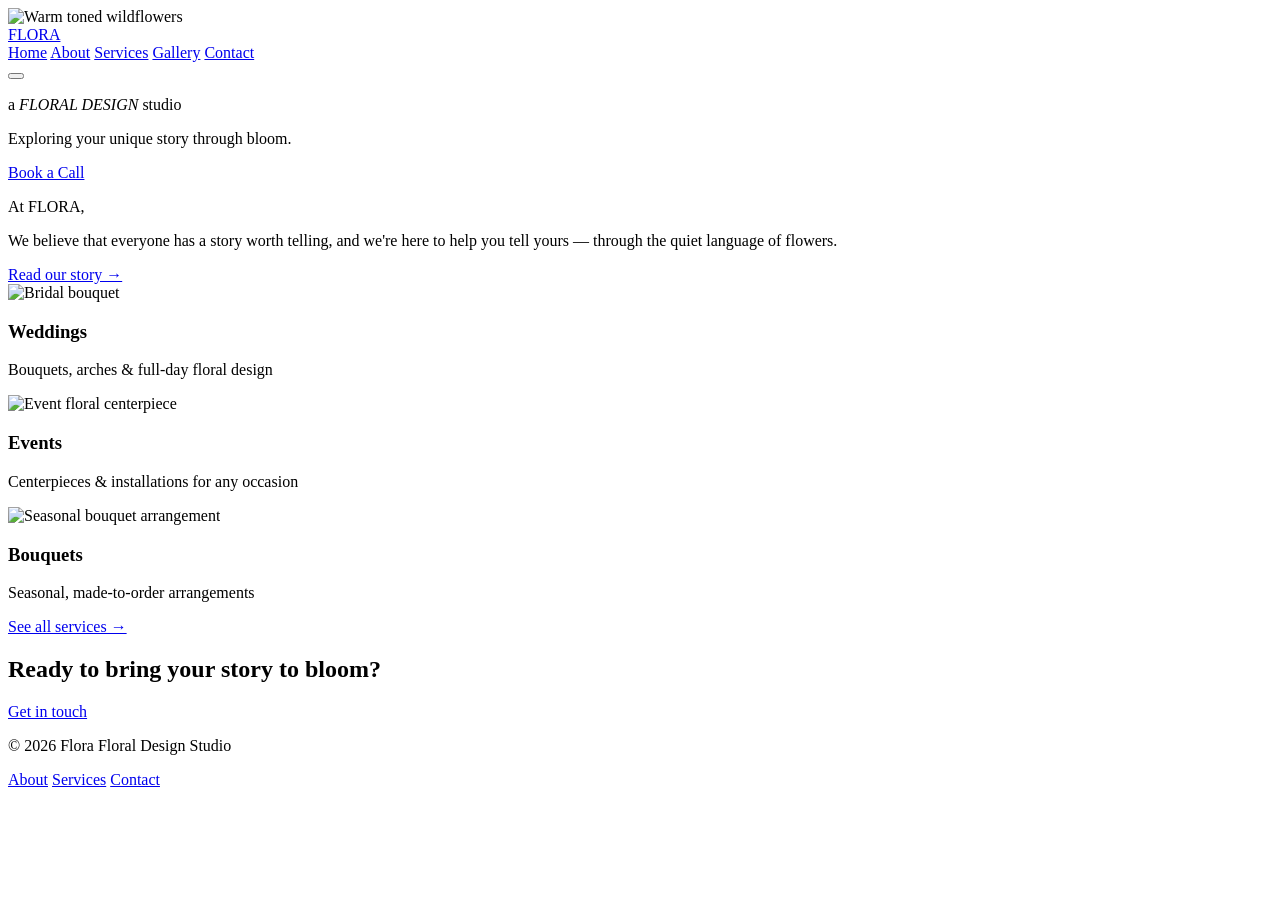
==== index.html @ c960ea9b "Add initial HTML structure for Flora website" ====
<!DOCTYPE html>
<html lang="en">
<head>
<meta charset="UTF-8">
<meta name="viewport" content="width=device-width, initial-scale=1.0">
<title>Flora — A Floral Design Studio</title>
<link rel="preconnect" href="https://fonts.googleapis.com">
<link rel="preconnect" href="https://fonts.gstatic.com" crossorigin>
<link href="https://fonts.googleapis.com/css2?family=Playfair+Display:ital,wght@0,500;0,600;1,500;1,600&family=Jost:wght@400;500;600&display=swap" rel="stylesheet">
<link rel="stylesheet" href="style.css">
</head>
<body>

<!-- ============ HERO ============ -->
<section class="hero" id="top">
  <img class="hero-bg" src="https://images.unsplash.com/photo-1490750967868-88aa4486c946?w=1600&q=80" alt="Warm toned wildflowers">
  <div class="hero-overlay"></div>

  <header class="site-nav">
    <div class="nav-inner">
      <a href="#top" class="nav-logo">FLORA</a>
      <nav class="nav-links" id="navLinks">
        <a href="index.html" class="is-current">Home</a>
        <a href="about.html">About</a>
        <a href="services.html">Services</a>
        <a href="gallery.html">Gallery</a>
        <a href="contact.html">Contact</a>
      </nav>
      <button class="nav-toggle" id="navToggle" aria-label="Toggle menu" aria-expanded="false">
        <span></span><span></span><span></span>
      </button>
    </div>
  </header>

  <div class="hero-content">
    <p class="hero-tagline">a <em>FLORAL DESIGN</em> studio</p>
    <p class="hero-sub">Exploring your unique story through bloom.</p>
    <a href="contact.html" class="btn btn-primary">Book a Call</a>
  </div>
</section>

<!-- ============ INTRO TEASER ============ -->
<section class="intro-teaser">
  <p class="eyebrow">At FLORA,</p>
  <p class="intro-para">We believe that everyone has a story worth telling, and we're here to help you tell yours — through the quiet language of flowers.</p>
  <a href="about.html" class="link-underline">Read our story →</a>
</section>

<!-- ============ FEATURE STRIP ============ -->
<section class="feature-strip">
  <div class="feature">
    <img src="https://images.unsplash.com/photo-1509927083803-4bd519298ac4?w=500&q=80" alt="Bridal bouquet">
    <h3>Weddings</h3>
    <p>Bouquets, arches &amp; full-day floral design</p>
  </div>
  <div class="feature">
    <img src="https://images.unsplash.com/photo-1561181286-d3fee7d55364?w=500&q=80" alt="Event floral centerpiece">
    <h3>Events</h3>
    <p>Centerpieces &amp; installations for any occasion</p>
  </div>
  <div class="feature">
    <img src="https://images.unsplash.com/photo-1523694576729-3643a4c78235?w=500&q=80" alt="Seasonal bouquet arrangement">
    <h3>Bouquets</h3>
    <p>Seasonal, made-to-order arrangements</p>
  </div>
  <a href="services.html" class="feature-cta link-underline">See all services →</a>
</section>

<!-- ============ CTA ============ -->
<section class="mini-cta">
  <h2>Ready to bring your story to bloom?</h2>
  <a href="contact.html" class="btn btn-secondary">Get in touch</a>
</section>

<!-- ============ FOOTER ============ -->
<footer class="site-footer">
  <div class="footer-bottom">
    <p>© 2026 Flora Floral Design Studio</p>
    <div class="footer-links">
      <a href="about.html">About</a>
      <a href="services.html">Services</a>
      <a href="contact.html">Contact</a>
    </div>
  </div>
</footer>

<script src="script.js"></script>
</body>
</html>
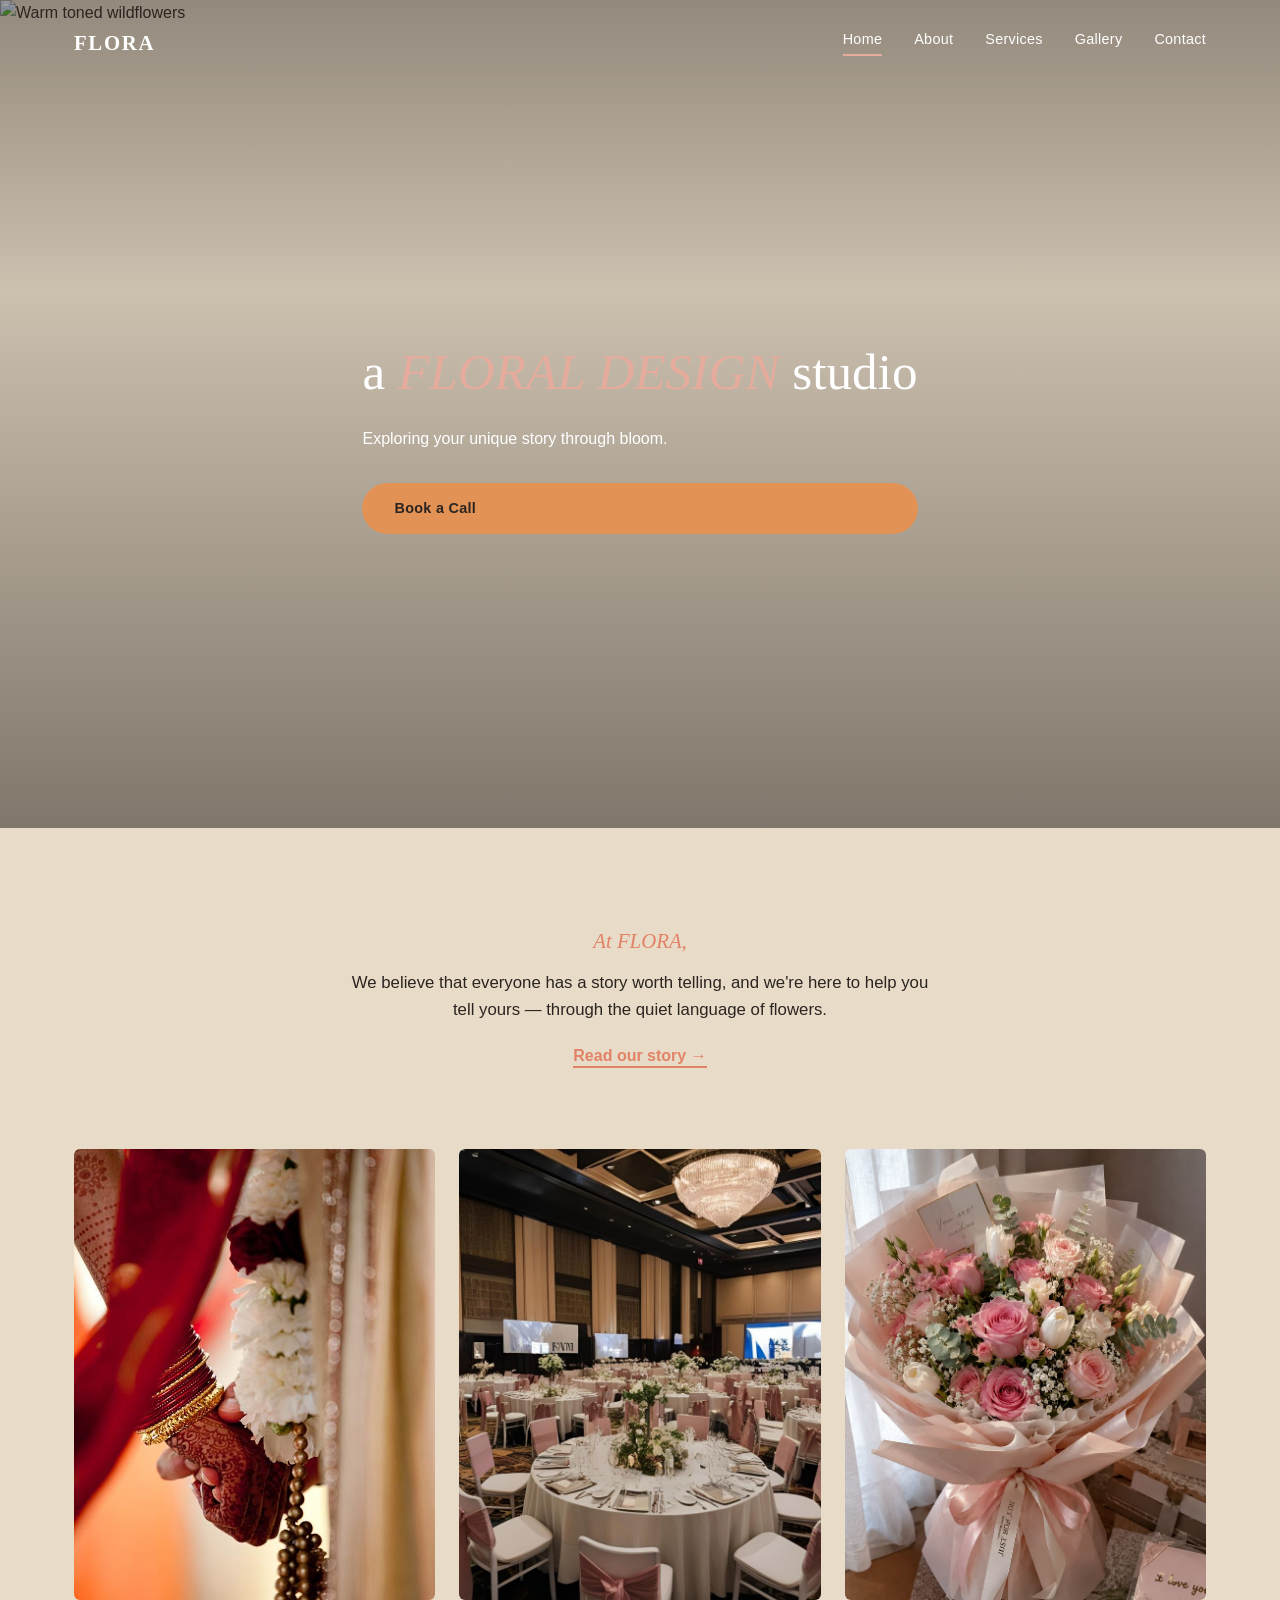
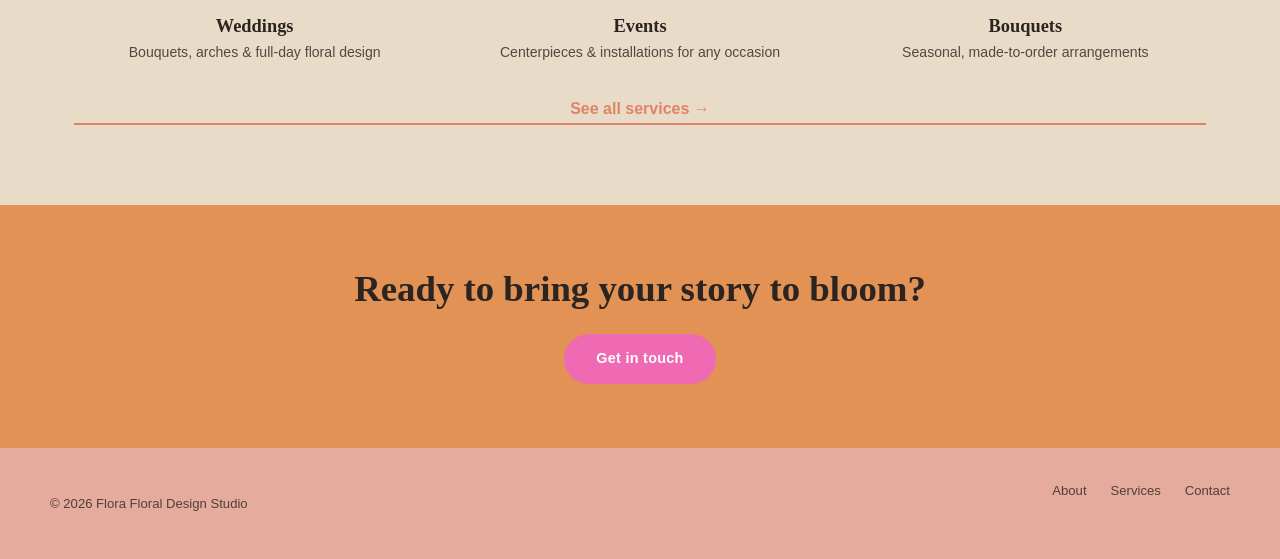
==== commit f4482d29: "Create index.html" ====
--- a/index.html
+++ b/index.html
@@ -49,17 +49,17 @@
 <!-- ============ FEATURE STRIP ============ -->
 <section class="feature-strip">
   <div class="feature">
-    <img src="https://images.unsplash.com/photo-1509927083803-4bd519298ac4?w=500&q=80" alt="Bridal bouquet">
+    <img src="Life's%20a%20journey.jpg" alt="Wedding floral moment">
     <h3>Weddings</h3>
     <p>Bouquets, arches &amp; full-day floral design</p>
   </div>
   <div class="feature">
-    <img src="https://images.unsplash.com/photo-1561181286-d3fee7d55364?w=500&q=80" alt="Event floral centerpiece">
+    <img src="_Event%20Coordination%20Tips%20for%20Seamless%20Planning_.jpg" alt="Event floral coordination">
     <h3>Events</h3>
     <p>Centerpieces &amp; installations for any occasion</p>
   </div>
   <div class="feature">
-    <img src="https://images.unsplash.com/photo-1523694576729-3643a4c78235?w=500&q=80" alt="Seasonal bouquet arrangement">
+    <img src="FLOWER%20BOUQUET.jpg" alt="Seasonal flower bouquet">
     <h3>Bouquets</h3>
     <p>Seasonal, made-to-order arrangements</p>
   </div>
--- a/style.css
+++ b/style.css
@@ -0,0 +1,553 @@
+/* ===========================================
+   TOKENS
+   =========================================== */
+:root{
+  --cream: #E8DCC8;
+  --blush: #E5AC9E;
+  --coral: #E28266;
+  --peach: #E29255;
+  --azalea: #EF6AB3;
+  --ink: #2B2420;
+
+  --font-display: "Playfair Display", serif;
+  --font-body: "Jost", sans-serif;
+
+  --container: 1180px;
+}
+
+*,*::before,*::after{ box-sizing: border-box; }
+html{ scroll-behavior: smooth; }
+@media (prefers-reduced-motion: reduce){
+  html{ scroll-behavior: auto; }
+  *{ animation-duration: .01ms !important; transition-duration: .01ms !important; }
+}
+
+body{
+  margin:0;
+  font-family: var(--font-body);
+  background: var(--cream);
+  color: var(--ink);
+  line-height: 1.6;
+  -webkit-font-smoothing: antialiased;
+}
+
+h1,h2,h3{ font-family: var(--font-display); margin:0; line-height:1.1; }
+a{ color:inherit; text-decoration:none; }
+img{ max-width:100%; display:block; }
+em{ font-style: italic; }
+
+:focus-visible{ outline: 3px solid var(--coral); outline-offset: 3px; }
+
+.eyebrow{
+  font-family: var(--font-display);
+  font-style: italic;
+  font-size: 1.3rem;
+  color: var(--coral);
+  margin: 0 0 .8rem;
+}
+.eyebrow-light{ color: var(--peach); }
+
+.btn{
+  display:inline-block;
+  padding: .85rem 2rem;
+  border-radius: 999px;
+  font-weight: 600;
+  font-size: .9rem;
+  letter-spacing: .02em;
+  transition: transform .25s cubic-bezier(.22,1,.36,1), box-shadow .25s ease;
+}
+.btn:hover{ transform: translateY(-3px); box-shadow: 0 10px 24px rgba(43,36,32,.2); }
+.btn-primary{ background: var(--peach); color: var(--ink); }
+.btn-secondary{ background: var(--azalea); color: #fff; }
+
+/* ===========================================
+   NAV
+   =========================================== */
+.site-nav{
+  position: relative;
+  z-index: 2;
+}
+.nav-inner{
+  max-width: var(--container);
+  margin: 0 auto;
+  display:flex;
+  align-items:center;
+  justify-content:space-between;
+  padding: 1.6rem 1.5rem;
+}
+.nav-logo{
+  font-family: var(--font-display);
+  font-weight:600;
+  font-size: 1.3rem;
+  letter-spacing: .08em;
+  color: #fff;
+}
+.nav-links{ display:flex; gap: 2rem; }
+.nav-links a{
+  color: #fff;
+  font-size: .9rem;
+  font-weight:500;
+  letter-spacing: .02em;
+}
+.nav-toggle{
+  display:none;
+  flex-direction:column;
+  gap:5px;
+  background:none;
+  border:none;
+  cursor:pointer;
+  padding:.5rem;
+}
+.nav-toggle span{ width:22px; height:2px; background:#fff; }
+.nav-links a.is-current{ border-bottom: 2px solid var(--blush); padding-bottom: 3px; }
+
+.link-underline{
+  font-weight: 600;
+  border-bottom: 2px solid var(--coral);
+  padding-bottom: 2px;
+  color: var(--coral);
+}
+
+/* ===========================================
+   PAGE BANNER (About / Services / Contact)
+   =========================================== */
+.page-banner{
+  position: relative;
+  min-height: 55vh;
+  display:flex;
+  flex-direction:column;
+  overflow:hidden;
+}
+.page-banner-bg{
+  position:absolute;
+  inset:0;
+  width:100%; height:100%;
+  object-fit:cover;
+}
+.page-banner-content{
+  position:relative;
+  z-index:1;
+  flex:1;
+  display:flex;
+  align-items:center;
+  justify-content:center;
+  text-align:center;
+}
+.page-banner-content h1{
+  color:#fff;
+  font-size: clamp(2.2rem, 5vw, 3.5rem);
+  font-weight:500;
+}
+
+/* ===========================================
+   HERO
+   =========================================== */
+.hero{
+  position: relative;
+  min-height: 92vh;
+  display:flex;
+  flex-direction:column;
+  overflow:hidden;
+}
+.hero-bg{
+  position:absolute;
+  inset:0;
+  width:100%; height:100%;
+  object-fit:cover;
+  filter: saturate(1.1);
+}
+.hero-overlay{
+  position:absolute;
+  inset:0;
+  background: linear-gradient(180deg, rgba(43,36,32,.45) 0%, rgba(43,36,32,.15) 35%, rgba(43,36,32,.55) 100%);
+}
+.hero-content{
+  position:relative;
+  z-index:1;
+  flex: 1;
+  display:flex;
+  flex-direction:column;
+  justify-content:center;
+  max-width: var(--container);
+  margin: 0 auto;
+  padding: 2rem 1.5rem 5rem;
+  color: #fff;
+}
+.hero-tagline{
+  font-family: var(--font-display);
+  font-size: clamp(2rem, 5vw, 3.2rem);
+  font-weight: 500;
+  margin: 0 0 .8rem;
+}
+.hero-tagline em{ color: var(--blush); }
+.hero-sub{ font-size: 1rem; opacity:.9; margin: 0 0 2rem; }
+
+/* ===========================================
+   ABOUT
+   =========================================== */
+.about{
+  max-width: var(--container);
+  margin: 0 auto;
+  padding: 6rem 1.5rem 2rem;
+  display: grid;
+  grid-template-columns: .8fr 1.2fr;
+  gap: 3rem;
+}
+.about-copy{ padding-top: .5rem; }
+.about-para{ max-width: 40ch; font-size: .98rem; }
+
+.about-media{
+  position: relative;
+  min-height: 420px;
+}
+.about-blockshape{
+  position: absolute;
+  top: 0;
+  right: 6%;
+  width: 62%;
+  height: 62%;
+  background: var(--blush);
+  border-radius: 4px;
+}
+.about-photo-main{
+  position: absolute;
+  top: 8%;
+  right: 0;
+  width: 55%;
+  border-radius: 4px;
+  overflow: hidden;
+  box-shadow: 0 20px 40px rgba(43,36,32,.15);
+}
+.about-photo-main img{ aspect-ratio: 4/5; object-fit: cover; }
+.about-photo-small{
+  position: absolute;
+  bottom: 0;
+  left: 0;
+  width: 42%;
+  border-radius: 4px;
+  overflow: hidden;
+  box-shadow: 0 20px 40px rgba(43,36,32,.15);
+}
+.about-photo-small img{ aspect-ratio: 3/4; object-fit: cover; }
+
+.about-callout{
+  grid-column: 1 / -1;
+  max-width: 480px;
+  margin: 2rem 0 3rem auto;
+  text-align: right;
+}
+.about-callout-text{
+  font-family: var(--font-display);
+  font-size: 1.4rem;
+  color: var(--coral);
+  margin: 0 0 1rem;
+}
+.about-callout-text em{ font-style: italic; }
+.about-quote{
+  font-style: italic;
+  font-size: .92rem;
+  opacity: .8;
+  margin: 0 0 1.5rem;
+}
+
+/* ===========================================
+   SERVICES / GALLERY
+   =========================================== */
+.services{
+  background: var(--ink);
+  color: var(--cream);
+  padding: 5rem 1.5rem;
+  text-align: center;
+}
+.services h2{ font-size: 2rem; color: var(--cream); margin-bottom: 2.5rem; }
+.service-gallery{
+  max-width: var(--container);
+  margin: 0 auto;
+  display: grid;
+  grid-template-columns: repeat(3, 1fr);
+  gap: 1.5rem;
+}
+.service-item{
+  position: relative;
+  border-radius: 6px;
+  overflow: hidden;
+  aspect-ratio: 3/4;
+}
+.service-item img{
+  width:100%; height:100%;
+  object-fit: cover;
+  transition: transform .5s cubic-bezier(.22,1,.36,1);
+}
+.service-item:hover img{ transform: scale(1.06); }
+.service-caption{
+  position: absolute;
+  inset: auto 0 0 0;
+  padding: 1.2rem;
+  text-align: left;
+  background: linear-gradient(0deg, rgba(43,36,32,.85) 0%, transparent 100%);
+}
+.service-caption h3{ color: #fff; font-size: 1.15rem; margin-bottom: .2rem; }
+.service-caption p{ color: rgba(255,255,255,.8); font-size: .82rem; margin: 0; }
+
+/* ===========================================
+   CONTACT / FOOTER
+   =========================================== */
+.contact{
+  background: var(--blush);
+  color: var(--ink);
+  text-align: center;
+  padding: 5rem 1.5rem 2rem;
+}
+.contact h2{ font-size: clamp(2rem, 5vw, 2.8rem); margin: .3rem 0 1.5rem; }
+.contact-email{
+  font-size: 1.1rem;
+  font-weight: 600;
+  border-bottom: 2px solid var(--ink);
+  padding-bottom: 3px;
+}
+.footer-bottom{
+  max-width: var(--container);
+  margin: 3.5rem auto 0;
+  padding-top: 1.5rem;
+  border-top: 1px solid rgba(43,36,32,.2);
+  display:flex;
+  justify-content:space-between;
+  flex-wrap:wrap;
+  gap: 1rem;
+  font-size: .82rem;
+  opacity: .75;
+}
+.footer-links{ display:flex; gap: 1.5rem; }
+
+/* ===========================================
+   HOME: INTRO TEASER
+   =========================================== */
+.intro-teaser{
+  max-width: 640px;
+  margin: 0 auto;
+  padding: 6rem 1.5rem 3rem;
+  text-align:center;
+}
+.intro-para{ font-size: 1.05rem; margin: 0 0 1.2rem; }
+
+/* ===========================================
+   HOME: FEATURE STRIP
+   =========================================== */
+.feature-strip{
+  max-width: var(--container);
+  margin: 0 auto;
+  padding: 2rem 1.5rem 5rem;
+  text-align:center;
+}
+.feature-strip{
+  display:grid;
+  grid-template-columns: repeat(3, 1fr);
+  gap: 1.5rem;
+}
+.feature img{
+  width:100%;
+  aspect-ratio: 4/5;
+  object-fit:cover;
+  border-radius: 6px;
+  margin-bottom: 1rem;
+}
+.feature h3{ font-size: 1.15rem; margin-bottom: .3rem; }
+.feature p{ font-size: .88rem; opacity:.8; margin:0; }
+.feature-cta{
+  grid-column: 1 / -1;
+  margin-top: .5rem;
+}
+
+/* ===========================================
+   MINI CTA
+   =========================================== */
+.mini-cta{
+  background: var(--peach);
+  text-align:center;
+  padding: 4rem 1.5rem;
+}
+.mini-cta h2{ font-size: clamp(1.6rem, 4vw, 2.3rem); margin-bottom: 1.5rem; }
+
+/* ===========================================
+   FOUNDER (About page)
+   =========================================== */
+.founder{
+  max-width: var(--container);
+  margin: 0 auto;
+  padding: 2rem 1.5rem 6rem;
+  display:grid;
+  grid-template-columns: .5fr 1fr;
+  gap: 3rem;
+  align-items:center;
+}
+.founder-photo img{
+  border-radius: 6px;
+  aspect-ratio: 1/1;
+  object-fit: cover;
+}
+.founder-copy h2{ font-size: 2rem; margin: .2rem 0 1rem; }
+.founder-copy p{ max-width: 46ch; }
+
+/* ===========================================
+   CONTACT PAGE
+   =========================================== */
+.contact-page{
+  max-width: var(--container);
+  margin: 0 auto;
+  padding: 5rem 1.5rem;
+  display:grid;
+  grid-template-columns: .8fr 1fr;
+  gap: 3.5rem;
+}
+.contact-page h2{ font-size: clamp(1.8rem, 4vw, 2.4rem); margin-bottom: 1.5rem; }
+.contact-detail{ margin: .4rem 0; font-size: .95rem; }
+.contact-hours{ margin-top: 1rem; font-style: italic; opacity: .75; font-size: .9rem; }
+
+.contact-form{ display:flex; flex-direction:column; gap: 1rem; }
+.contact-form input, .contact-form textarea{
+  background: #fff;
+  border: 1.5px solid rgba(43,36,32,.15);
+  border-radius: 6px;
+  padding: .8rem 1rem;
+  font-family: inherit;
+  font-size: .95rem;
+  color: var(--ink);
+  resize: vertical;
+}
+.contact-form input:focus, .contact-form textarea:focus{
+  border-color: var(--coral);
+  outline: none;
+}
+.contact-form button{ align-self: flex-start; border:none; cursor:pointer; }
+.form-note{ font-size: .85rem; color: var(--coral); min-height: 1.2em; }
+
+/* ===========================================
+   SITE FOOTER (About / Services / Contact pages)
+   =========================================== */
+.site-footer{
+  background: var(--blush);
+  padding: 2rem 1.5rem;
+}
+.site-footer .footer-bottom{
+  max-width: var(--container);
+  margin: 0 auto;
+  padding-top: 0;
+  border-top: none;
+  display:flex;
+  justify-content:space-between;
+  flex-wrap:wrap;
+  gap: 1rem;
+  font-size: .82rem;
+  opacity: .8;
+}
+
+/* ===========================================
+   GALLERY PAGE
+   =========================================== */
+.gallery-page{
+  max-width: var(--container);
+  margin: 0 auto;
+  padding: 5rem 1.5rem;
+}
+.eyebrow-center{ text-align:center; }
+
+.filter-row{
+  display:flex;
+  justify-content:center;
+  gap: 1rem;
+  margin-bottom: 3rem;
+  flex-wrap: wrap;
+}
+.filter-btn{
+  background: transparent;
+  border: 1.5px solid var(--ink);
+  color: var(--ink);
+  padding: .55rem 1.4rem;
+  border-radius: 999px;
+  font-family: var(--font-body);
+  font-size: .88rem;
+  font-weight: 500;
+  cursor: pointer;
+  transition: background .25s ease, color .25s ease;
+}
+.filter-btn:hover{ background: rgba(43,36,32,.08); }
+.filter-btn.active{ background: var(--ink); color: #fff; }
+
+.masonry-grid{
+  columns: 3 220px;
+  column-gap: 1.2rem;
+}
+.masonry-item{
+  break-inside: avoid;
+  margin-bottom: 1.2rem;
+  border-radius: 6px;
+  overflow: hidden;
+  transition: opacity .3s ease, transform .3s ease;
+}
+.masonry-item img{ width:100%; display:block; transition: transform .5s cubic-bezier(.22,1,.36,1); }
+.masonry-item:hover img{ transform: scale(1.05); }
+.masonry-item.tall img{ aspect-ratio: 3/4.2; object-fit: cover; }
+.masonry-item:not(.tall) img{ aspect-ratio: 4/3.4; object-fit: cover; }
+.masonry-item.hidden{ display: none; }
+
+/* ===========================================
+   SCROLL REVEAL
+   =========================================== */
+.reveal{
+  opacity: 0;
+  transform: translateY(28px);
+  transition: opacity .8s cubic-bezier(.22,1,.36,1), transform .8s cubic-bezier(.22,1,.36,1);
+}
+.reveal.is-visible{ opacity: 1; transform: translateY(0); }
+
+@keyframes heroFadeUp{
+  from{ opacity:0; transform: translateY(24px); }
+  to{ opacity:1; transform: translateY(0); }
+}
+.hero-content > *{
+  opacity: 0;
+  animation: heroFadeUp .9s cubic-bezier(.22,1,.36,1) forwards;
+}
+.hero-tagline{ animation-delay: .15s; }
+.hero-sub{ animation-delay: .3s; }
+.hero-content .btn{ animation-delay: .45s; }
+
+@media (prefers-reduced-motion: reduce){
+  .reveal, .hero-content > *{ opacity:1 !important; transform:none !important; animation:none !important; }
+}
+
+/* ===========================================
+   RESPONSIVE
+   =========================================== */
+@media (max-width: 900px){
+  .about{ grid-template-columns: 1fr; }
+  .about-media{ min-height: 380px; margin-top: 1rem; }
+  .about-callout{ text-align: left; margin: 2rem auto 3rem 0; }
+  .service-gallery{ grid-template-columns: 1fr; }
+  .feature-strip{ grid-template-columns: 1fr; }
+  .founder{ grid-template-columns: 1fr; text-align:center; }
+  .founder-photo{ max-width: 240px; margin: 0 auto; }
+  .founder-copy p{ margin-inline:auto; }
+  .contact-page{ grid-template-columns: 1fr; }
+  .masonry-grid{ columns: 2 160px; }
+}
+
+@media (max-width: 640px){
+  .nav-links{
+    position: fixed;
+    inset: 0 0 0 auto;
+    height: 100vh;
+    width: min(78vw, 300px);
+    background: var(--ink);
+    flex-direction: column;
+    align-items:flex-start;
+    justify-content:center;
+    padding: 2rem;
+    gap: 1.6rem;
+    transform: translateX(100%);
+    transition: transform .3s ease;
+  }
+  .nav-links.open{ transform: translateX(0); }
+  .nav-toggle{ display:flex; }
+  .about-blockshape{ width: 72%; }
+}
